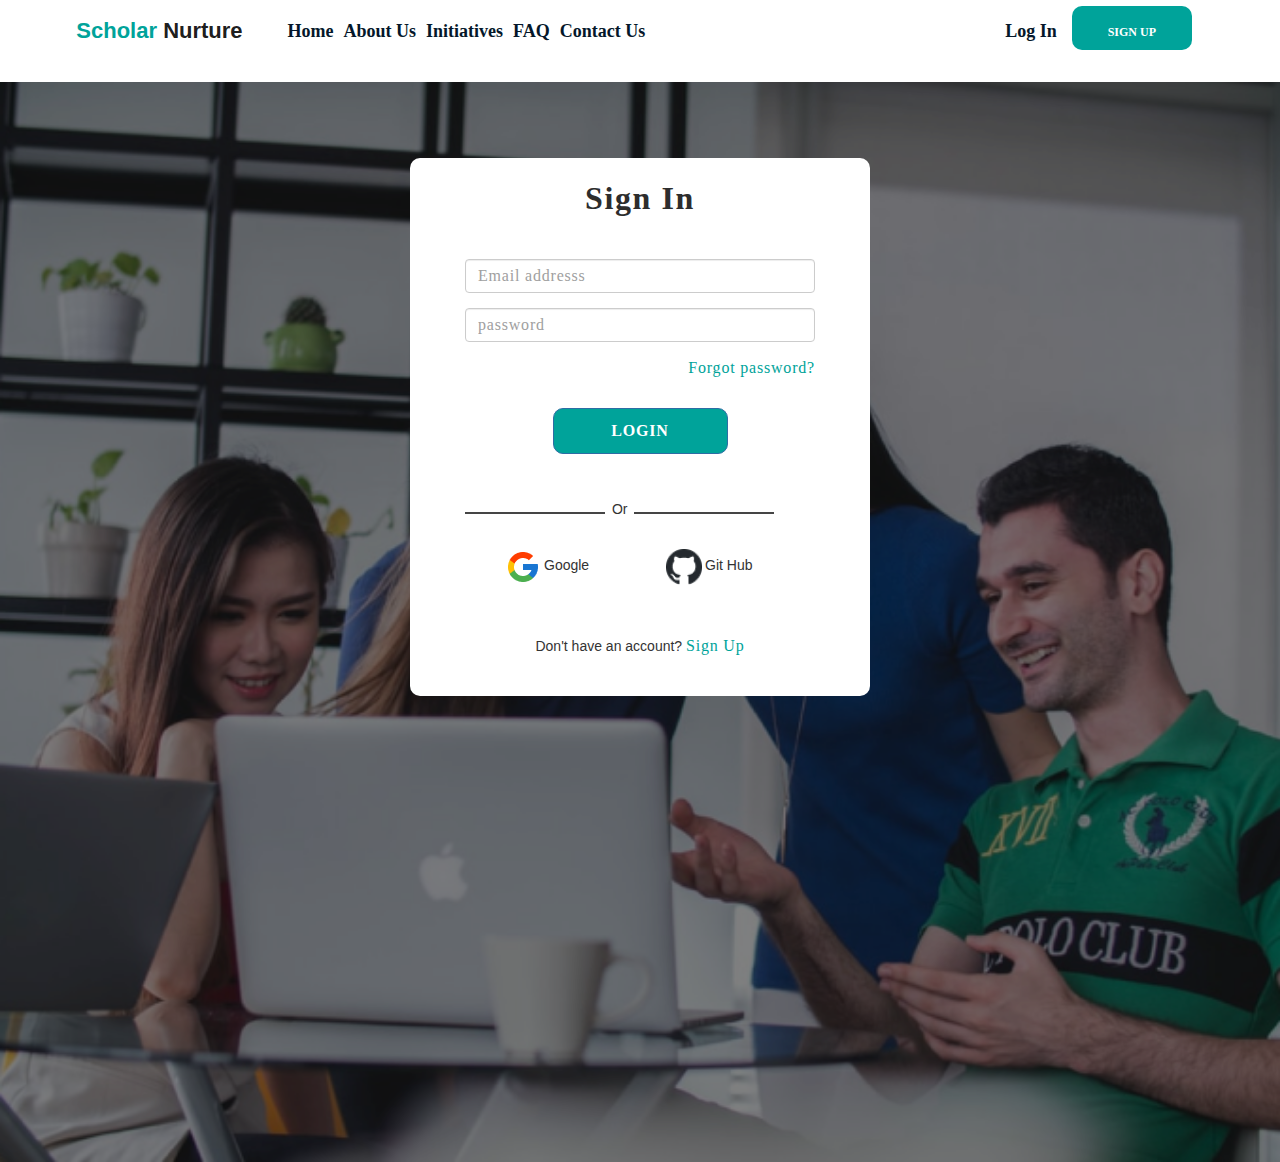
==== index2.html @ 70699b69 "Initialize scholar-nurture" ====
<!DOCTYPE html>
<html lang="en" dir="ltr">

<head>
  <meta name="viewport" content="width=device-width, initial-scale=1.0">
  <meta charset="utf-8">
  <title>Login</title>
  <link rel="stylesheet" href="https://stackpath.bootstrapcdn.com/bootstrap/4.5.2/css/bootstrap.min.css"
  integrity="sha384-JcKb8q3iqJ61gNV9KGb8thSsNjpSL0n8PARn9HuZOnIxN0hoP+VmmDGMN5t9UJ0Z" crossorigin="anonymous">
<link rel="stylesheet" href="https://maxcdn.bootstrapcdn.com/bootstrap/3.4.1/css/bootstrap.min.css">
<script src="https://ajax.googleapis.com/ajax/libs/jquery/3.5.1/jquery.min.js"></script>
<script src="https://maxcdn.bootstrapcdn.com/bootstrap/3.4.1/js/bootstrap.min.js"></script>
  <link rel="stylesheet" href="loginpage.css" />
</head>

<body>
  <section id="title">
    <nav class="navbar navbar-expand-lg navbar-light mynav">
      <a class="navbar-brand" href=""><span id="nurture"> Scholar</span> Nurture</a>
      <button class="navbar-toggler" id="nav-collapse" type="button" data-toggle="collapse" data-target="#navbarSupportedContent"
        aria-controls="navbarSupportedContent" aria-expanded="false" aria-label="Toggle navigation">
        <span class="navbar-toggler-icon"></span>
      </button>
      <div class="collapse navbar-collapse" id="navbarSupportedContent">
        <ul class="navbar-nav ml-auto">
          <li class="nav-item" >
            <a class="nav-link home" href="index.html">Home</a>
          </li>
          <li class="nav-item">
            <a class="nav-link" href="">About Us</a>
          </li>
          <li class="nav-item">
            <a class="nav-link" href="index4.html">Initiatives</a>
          </li>
          <li class="nav-item">
            <a class="nav-link" href="">FAQ</a>
          </li>
          <li class="nav-item contact">
            <a class="nav-link" href="index5.html">Contact Us</a>
          </li>
          <li class="nav-item log-in">
            <a class="nav-link" href="index2.html">Log In</a>
          </li>

          <li class="nav-item ">
            <a href="index3.html" class="btn sign-up">SIGN UP</a>
          </li>

        </ul>
      </div>
    </nav>

  </section>

  <section class="second">
    <div class="container-div">
      <div class=" container log-in">
        <h1>Sign In</h1>
        <div class="col-sm-12">
          <form action="DoMakeApplication">
            <div class="p-5">
              <form class="form-inline">
                <div class=" validationCustom01 form-group required">
                  <input type="email" placeholder="Email addresss" class="form-control txt" id="email">
                </div>
                <div class="form-group">
                  <input type="password" placeholder="password" class="form-control txt" id="pwd">
                </div>
                <div class="fpw-link"> <a id = "linkto2" href="#">Forgot password?</a></div>
                <div class="form-group submit-div">
                  <button type="submit" class="btn login-btn btn-primary">LOGIN</button>

                </div>
                <div class="first-line"></div>
                <p>Or</p>
                <div class="second-line"></div>
            </div>
            <div class="gitgoogle">
              <img src="google-icon.png" alt="google-icon"><p>Google</p>
            <img src="Rectangle.png" alt="github icon"><p>Git Hub</p>
            </div>
            <div class="link2"> Don't have an account? <a id= "linkto" href="#">Sign Up</a></div>
          </form>

        </div>

      </div>

    </div>



  </section>

</body>

</html>
---- loginpage.css ----
body{
  background-color: #fff;
  padding: 0;
  contain: content;

  
}
h1{
  font-family: Poppins;
  font-style: normal;
  font-weight: 600;
  font-size: 32px;
  line-height: 21px;
  text-align: center;
  letter-spacing: 0.05em;
  margin: 20px 0;

  color: #2D2D2D;
}
img{
  margin-left: 70px;
}
.txt::placeholder{
  font-family: Manrope;
  font-style: normal;
  font-weight: normal;
  font-size: 16px;
  line-height: 21px;
 
  display: flex;
  align-items: center;
  letter-spacing: 0.05em;
  
  color: #A0A0A0;
  
}
.navbar{
  background-color: #fff;
}
.navbar-dark .navbar-nav .nav-link{
  color: #fff;
}
#nurture{
  color: #00A39A;
}
.navbar-dark .navbar-nav .home{
  color: #00A39A;
}
#linkto, #linkto2{
  color: #00A39A;
}
.txt::placeholder{
  font-family: Manrope;
  font-style: normal;
  font-weight: normal;
  font-size: 16px;
  line-height: 21px;
  
  display: flex;
  align-items: center;
  letter-spacing: 0.05em;
  
  color: #A0A0A0;
  
}
/* first-sector */
.navbar-brand {
  font-size: 2.2rem;
  font-weight: 800;
  font-size: Manrope;

  margin-left: 4%;
}

#scholar{
  color: #00A39A;
}
#nurture{
  color: #00A39A;
}
.contact{
  padding-right: 350px;
}

.navbar-light .navbar-nav .nav-link{
  color: #04172A;
}
.nav-link{
  font-family: Open Sans;
  font-style: normal;
  font-weight: 600;
  font-size: 18px;
  line-height: 27px;
}



.second a{
  font-family: Poppins;
  font-style: normal;
  font-weight: normal;
  font-size: 16px;
  line-height: 21px;

  letter-spacing: 0.05em;

  color: #2D2D2D;

}
.btn{
  padding: 7px 22px;
  background: #00A39A;
  border-radius: 10px;
  font-family: Open Sans;
  font-style: normal;
  font-weight: 800;
  font-size: 12px;
  
  color: #FFF;
}
.login-btn{
  font-family: Poppins;
  font-style: normal;
  font-weight: 600;
  font-size: 16px;
  line-height: 21px;

  text-align: center;
  letter-spacing: 0.05em;
  
  color: #FFFFFF;
  width: 50%;
  height: 46px;

  background: #00A39A;
  border-radius: 10px;
  margin: 30px 0;
}
.submit-div{
  text-align: center;
}
.fpw-link{
  text-align: right;
}
.container-div{
    position: relative;
    height: 120vh;
   
    width: 100%;
  }
  .container-div::before{
    content: "";
    background-image: url("camp.png");
    background-size: cover;
    background-position: center;
    filter: brightness(50%);
    position: absolute;
    top: 0;
    right: 0;
    bottom: 0px;
    left: 0px;
  } 

.second .log-in{
  position: relative;
  border-radius: 10px;
  width: 460px;
  padding: 10px;
  background-color: #fff;
  top: 7%;
  margin-bottom: 40px;
}
.first-line, .second-line{
  width: 40%;
  height: 0px;

  display: inline-block;
  border: 1px solid #454545;
}
p{
  display: inline;
  padding: 0 3px;
}
.gitgoogle{
  margin-bottom: 50px;
}
.link2{
  text-align: center;
  margin-bottom: 30px;
}
.sign-up{
  height: 44px;
  text-align: center;
  width: 120px;
  margin-left: 10px;
}
/* Responsive designs */
@media (min-width: 300px) and (max-width: 700px){
  .second .log-in{
   
    width: 86%;
    padding: 10px;
    background-color: #fff;
    top: 7%;
    margin-bottom: 40px;
  }
.first-line, .second-line{
  width: 40%;
  
}
img{
  margin-left: 0px;
}
}
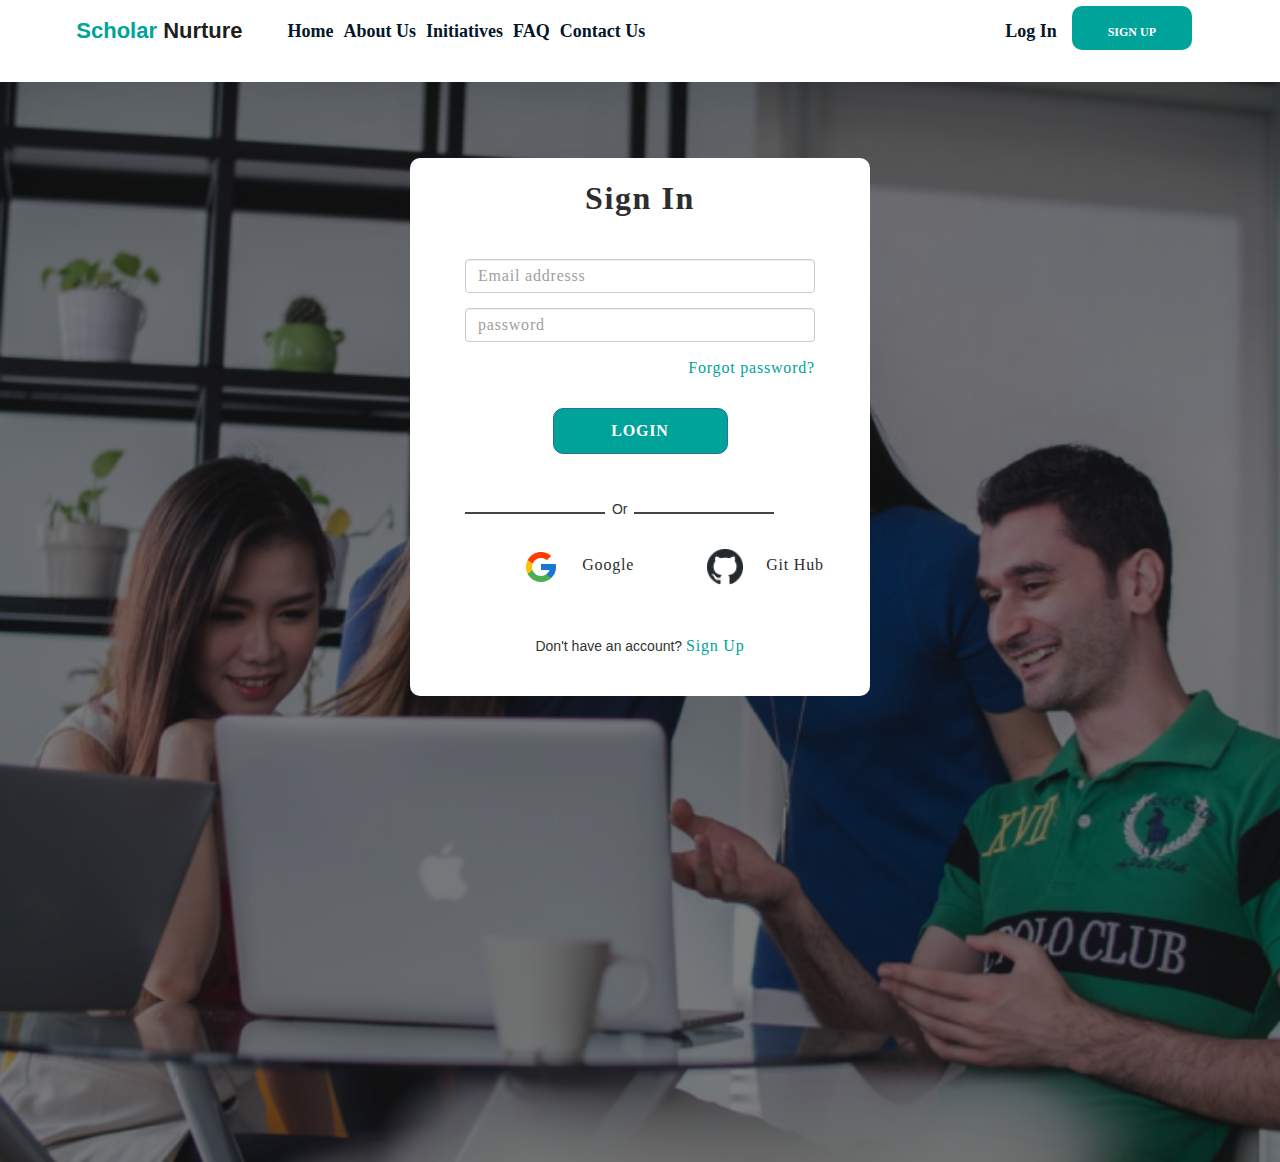
==== commit f77ddc08: "Update index2.html" ====
--- a/index2.html
+++ b/index2.html
@@ -76,8 +76,8 @@
                 <div class="second-line"></div>
             </div>
             <div class="gitgoogle">
-              <img src="google-icon.png" alt="google-icon"><p>Google</p>
-            <img src="Rectangle.png" alt="github icon"><p>Git Hub</p>
+            <a href="#"><img src="google-icon.png" alt="google-icon"><p>Google</p></a>
+            <a href="#"><img src="Rectangle.png" alt="github"><p>Git Hub</p></a>
             </div>
             <div class="link2"> Don't have an account? <a id= "linkto" href="#">Sign Up</a></div>
           </form>
@@ -94,4 +94,4 @@
 
 </body>
 
-</html>+</html>
--- a/loginpage.css
+++ b/loginpage.css
@@ -183,6 +183,11 @@
 }
 .gitgoogle{
   margin-bottom: 50px;
+  display: flex;
+  justify-content: center;
+}
+.gitgoogle img{
+   margin-right: 20px;
 }
 .link2{
   text-align: center;
@@ -211,4 +216,4 @@
 img{
   margin-left: 0px;
 }
-} +} 
